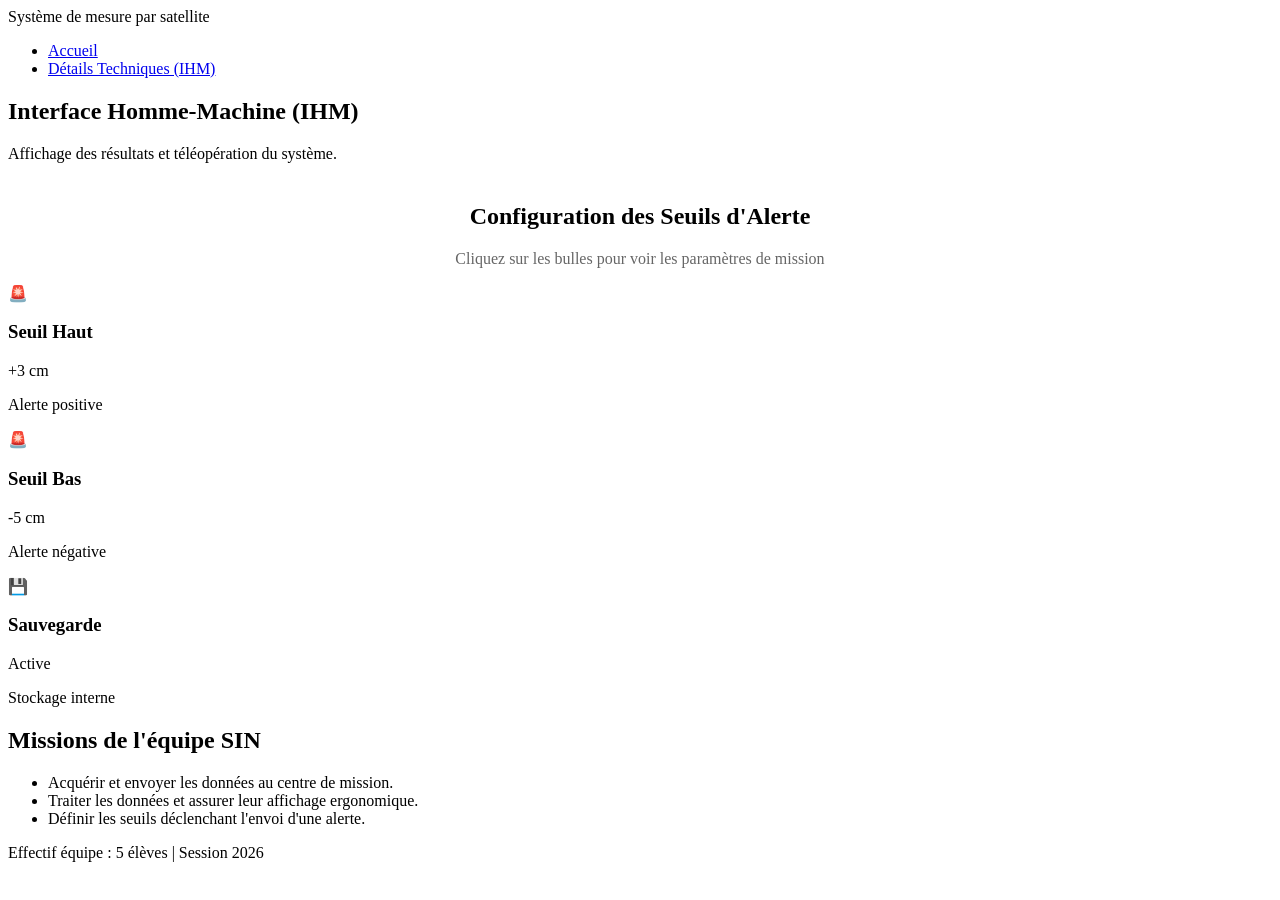
==== details.html @ cac8baa5 "Add files via upload" ====
<!DOCTYPE html>
<html lang="fr">
<head>
    <meta charset="UTF-8">
    <meta name="viewport" content="width=device-width, initial-scale=1.0">
    <title>Détails Techniques - IHM</title>
    <link rel="stylesheet" href="style.css">
</head>
<body>

    <header>
        <div class="logo">Système de mesure par satellite</div>
        <nav>
            <ul>
                <li><a href="index.html">Accueil</a></li>
                <li><a href="details.html" class="active">Détails Techniques (IHM)</a></li>
            </ul>
        </nav>
    </header>

    <section class="hero">
        <h1>Interface Homme-Machine (IHM)</h1>
        <p>Affichage des résultats et téléopération du système.</p>
    </section>

    <main>
        <div style="text-align: center; margin-top: 40px;">
            <h2>Configuration des Seuils d'Alerte</h2>
            <p style="color: #666;">Cliquez sur les bulles pour voir les paramètres de mission</p>
        </div>

        <section class="dashboard-container">
            <div class="cards-wrapper">
                <div class="data-card water" onclick="showTechInfo('seuil_pos')">
                    <div class="icon">🚨</div>
                    <h3>Seuil Haut</h3>
                    <div class="value">+3 cm</div>
                    <p class="status">Alerte positive</p>
                </div>
                <div class="data-card ice" onclick="showTechInfo('seuil_neg')">
                    <div class="icon">🚨</div>
                    <h3>Seuil Bas</h3>
                    <div class="value">-5 cm</div>
                    <p class="status">Alerte négative</p>
                </div>
                <div class="data-card heat" onclick="showTechInfo('sauvegarde')">
                    <div class="icon">💾</div>
                    <h3>Sauvegarde</h3>
                    <div class="value">Active</div>
                    <p class="status">Stockage interne</p>
                </div>
            </div>

            <div id="tech-info-display" class="info-box" style="display: none;">
                <h4 id="tech-title"></h4>
                <p id="tech-text"></p>
            </div>
        </section>

        <section class="content-section">
            <div class="text-content">
                <h2>Missions de l'équipe SIN</h2>
                <ul>
                    <li>Acquérir et envoyer les données au centre de mission.</li>
                    <li>Traiter les données et assurer leur affichage ergonomique.</li>
                    <li>Définir les seuils déclenchant l'envoi d'une alerte.</li>
                </ul>
            </div>
        </section>
    </main>

    <footer>
        <p>Effectif équipe : 5 élèves | Session 2026</p>
    </footer>

    <script>
        function showTechInfo(type) {
            const display = document.getElementById('tech-info-display');
            const title = document.getElementById('tech-title');
            const text = document.getElementById('tech-text');
            display.style.display = "block";
            
            if(type === 'seuil_pos') {
                title.innerText = "Alerte Seuil Haut";
                text.innerText = "Les seuils d'alertes correspondent à +3cm par rapport au niveau de référence.";
            } else if(type === 'seuil_neg') {
                title.innerText = "Alerte Seuil Bas";
                text.innerText = "Une alerte est déclenchée si le niveau descend à -5cm par rapport au niveau de référence.";
            } else if(type === 'sauvegarde') {
                title.innerText = "Sauvegarde des données";
                text.innerText = "Les valeurs mesurées devront être sauvegardées pour permettre de suivre les ressources sur la durée.";
            }
            display.scrollIntoView({ behavior: 'smooth', block: 'nearest' });
        }
    </script>
</body>
</html>
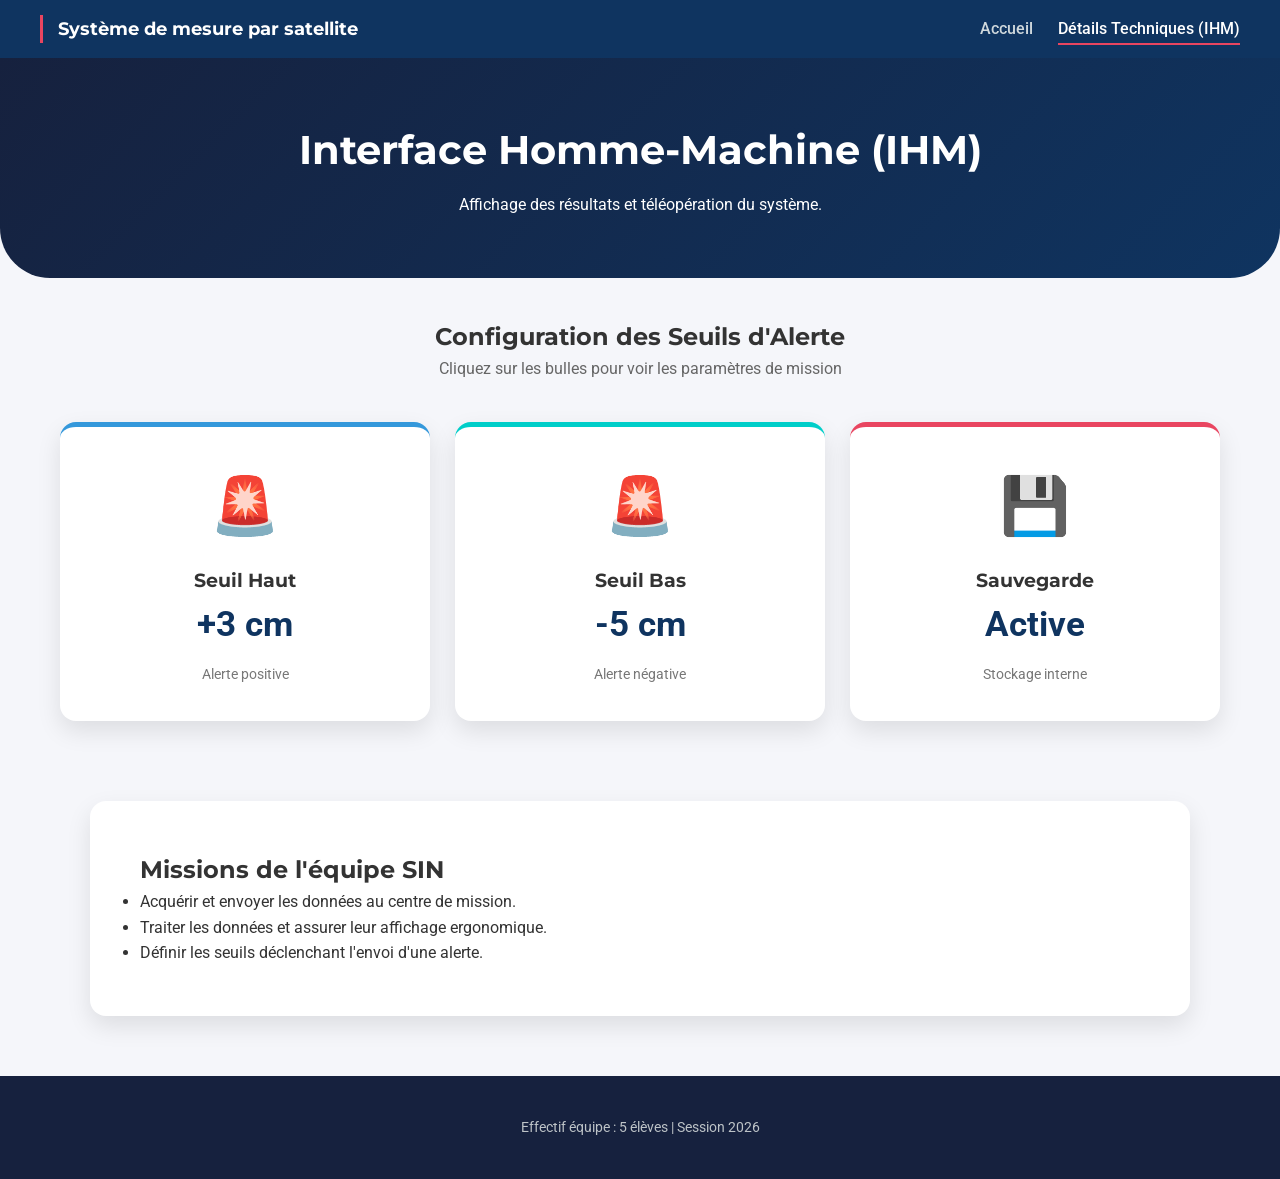
==== commit 93772232: "Add files via upload" ====
--- a/details.html
+++ b/details.html
@@ -88,7 +88,7 @@
                 text.innerText = "Une alerte est déclenchée si le niveau descend à -5cm par rapport au niveau de référence.";
             } else if(type === 'sauvegarde') {
                 title.innerText = "Sauvegarde des données";
-                text.innerText = "Les valeurs mesurées devront être sauvegardées pour permettre de suivre les ressources sur la durée.";
+                text.innerText = "Les valeurs mesurées doivent être sauvegardées pour permettre l'archivage obligatoire (Id 21).";
             }
             display.scrollIntoView({ behavior: 'smooth', block: 'nearest' });
         }
--- a/style.css
+++ b/style.css
@@ -0,0 +1,150 @@
+/* --- IMPORTATION DES POLICES --- */
+@import url('https://fonts.googleapis.com/css2?family=Montserrat:wght@400;700&family=Roboto:wght@300;400;500&display=swap');
+
+/* --- VARIABLES --- */
+:root {
+    --primary-color: #0f3460;
+    --accent-color: #e94560;
+    --secondary-color: #16213e;
+    --light-bg: #f5f6fa;
+    --card-bg: #ffffff;
+    --text-color: #333333;
+    --border-radius: 16px;
+    --transition: all 0.3s ease;
+    --shadow: 0 10px 25px rgba(0, 0, 0, 0.1);
+}
+
+* { box-sizing: border-box; margin: 0; padding: 0; }
+body { font-family: 'Roboto', sans-serif; background-color: var(--light-bg); color: var(--text-color); line-height: 1.6; }
+h1, h2, h3, .logo { font-family: 'Montserrat', sans-serif; }
+
+/* --- HEADER --- */
+header {
+    background-color: var(--primary-color);
+    color: white;
+    padding: 15px 40px;
+    display: flex;
+    justify-content: space-between;
+    align-items: center;
+    position: sticky;
+    top: 0;
+    z-index: 1000;
+}
+.logo { font-size: 1.1em; font-weight: 700; border-left: 3px solid var(--accent-color); padding-left: 15px; }
+nav ul { list-style: none; display: flex; }
+nav ul li { margin-left: 25px; }
+nav a { color: #cfd8dc; text-decoration: none; font-weight: 500; transition: var(--transition); }
+nav a:hover, nav a.active { color: white; border-bottom: 2px solid var(--accent-color); padding-bottom: 5px; }
+
+/* --- HERO --- */
+.hero {
+    background: linear-gradient(135deg, var(--secondary-color), var(--primary-color));
+    color: white;
+    padding: 60px 20px;
+    text-align: center;
+    border-bottom-left-radius: 50px;
+    border-bottom-right-radius: 50px;
+}
+.hero h1 { font-size: 2.5em; margin-bottom: 10px; }
+
+/* --- CARTES --- */
+.dashboard-container { padding: 40px 20px; max-width: 1200px; margin: 0 auto; }
+.cards-wrapper { display: flex; justify-content: center; gap: 25px; flex-wrap: wrap; }
+.data-card {
+    background-color: var(--card-bg);
+    padding: 35px 25px;
+    border-radius: var(--border-radius);
+    box-shadow: var(--shadow);
+    text-align: center;
+    flex: 1;
+    min-width: 280px;
+    border-top: 5px solid var(--primary-color);
+    transition: var(--transition);
+    cursor: pointer;
+}
+.data-card:hover { transform: translateY(-8px); box-shadow: 0 15px 30px rgba(0, 0, 0, 0.15); }
+.data-card.water { border-top-color: #3498db; }
+.data-card.ice { border-top-color: #00cec9; }
+.data-card.heat { border-top-color: var(--accent-color); }
+.data-card .icon { font-size: 3.5em; margin-bottom: 15px; display: block; }
+.data-card .value { font-size: 2.2em; font-weight: 700; color: var(--primary-color); }
+.status { font-size: 0.9em; color: #777; margin-top: 10px; }
+
+/* --- MODAL (BULLE TECHNIQUE) --- */
+.modal {
+    display: none;
+    position: fixed;
+    z-index: 2000;
+    left: 0; top: 0;
+    width: 100%; height: 100%;
+    background-color: rgba(0,0,0,0.7);
+    backdrop-filter: blur(5px);
+}
+.modal-content {
+    background-color: white;
+    margin: 5% auto;
+    padding: 30px;
+    border-radius: var(--border-radius);
+    width: 70%;
+    max-height: 85vh;
+    overflow-y: auto;
+    position: relative;
+    animation: fadeIn 0.4s ease forwards;
+}
+.close { position: absolute; right: 20px; top: 15px; font-size: 28px; font-weight: bold; cursor: pointer; color: #aaa; }
+.close:hover { color: var(--accent-color); }
+.modal-body h3 { color: var(--primary-color); margin-top: 20px; border-bottom: 2px solid #eee; padding-bottom: 5px; }
+.modal-body ul { margin-top: 10px; margin-left: 20px; }
+
+/* --- CONTENU --- */
+.content-section {
+    display: flex;
+    background-color: white;
+    padding: 50px;
+    max-width: 1100px;
+    margin: 40px auto;
+    border-radius: var(--border-radius);
+    box-shadow: var(--shadow);
+    align-items: center;
+    gap: 50px;
+}
+.text-content { flex: 1.2; }
+.image-content { flex: 1.5; text-align: center; }
+.maquette-3d { width: 100%; height: 450px; background-color: #ffffff; border-radius: 20px; border: 1px solid #eeeeee; outline: none; }
+.caption { font-size: 0.85em; color: #888; margin-top: 10px; font-style: italic; }
+
+.btn-download {
+    display: inline-block;
+    background-color: var(--primary-color);
+    color: white;
+    padding: 12px 30px;
+    border-radius: 50px;
+    border: none;
+    font-size: 1em;
+    font-weight: 700;
+    margin-top: 25px;
+    cursor: pointer;
+    transition: var(--transition);
+}
+.btn-download:hover { background-color: var(--accent-color); transform: scale(1.05); }
+
+/* --- INFO BOX (CLIC CARTES) --- */
+.info-box {
+    margin-top: 30px;
+    padding: 25px;
+    background-color: white;
+    border-radius: var(--border-radius);
+    border-left: 5px solid var(--accent-color);
+    box-shadow: var(--shadow);
+    animation: fadeIn 0.4s ease forwards;
+}
+@keyframes fadeIn { from { opacity: 0; transform: translateY(10px); } to { opacity: 1; transform: translateY(0); } }
+
+footer { background-color: var(--secondary-color); color: #bdc3c7; text-align: center; padding: 40px; margin-top: 60px; font-size: 0.9em; }
+
+@media (max-width: 768px) {
+    .content-section { flex-direction: column; padding: 30px; }
+    header { flex-direction: column; text-align: center; }
+    nav ul { margin-top: 15px; }
+    .modal-content { width: 90%; }
+}
